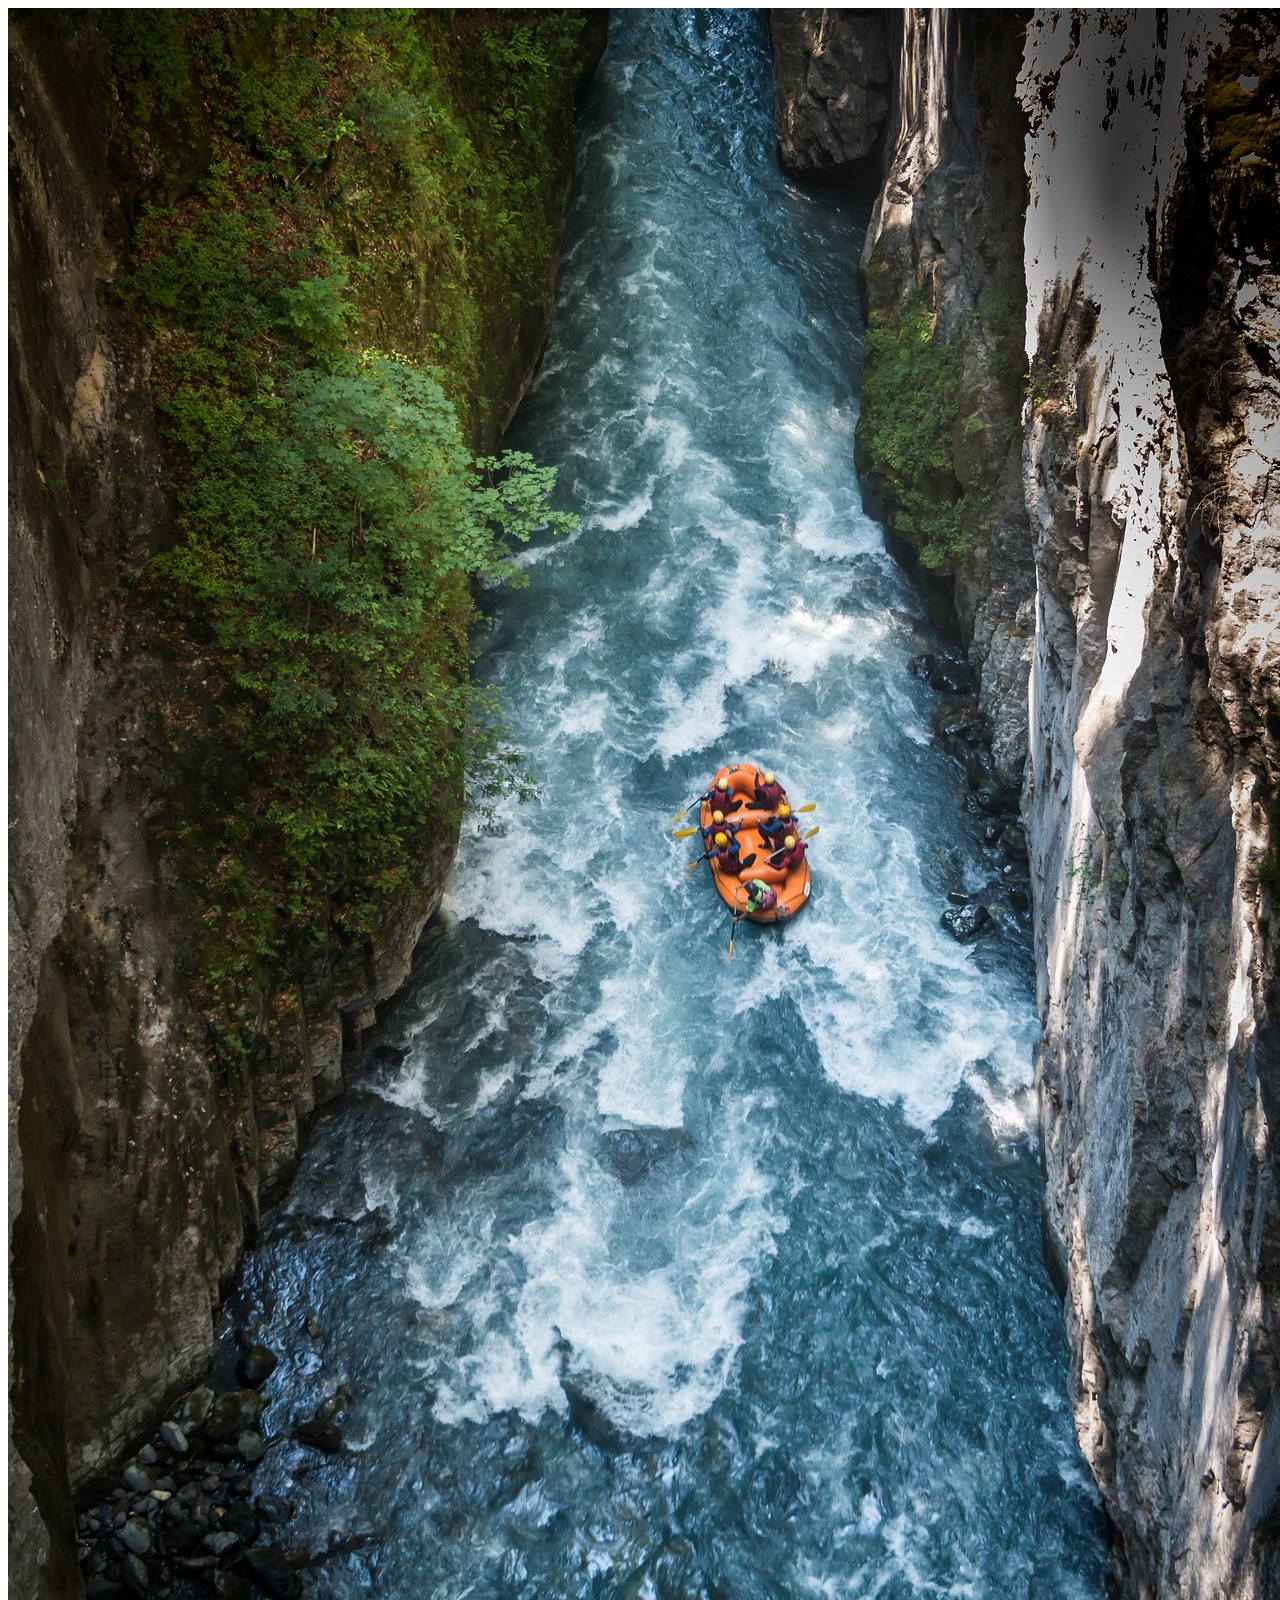
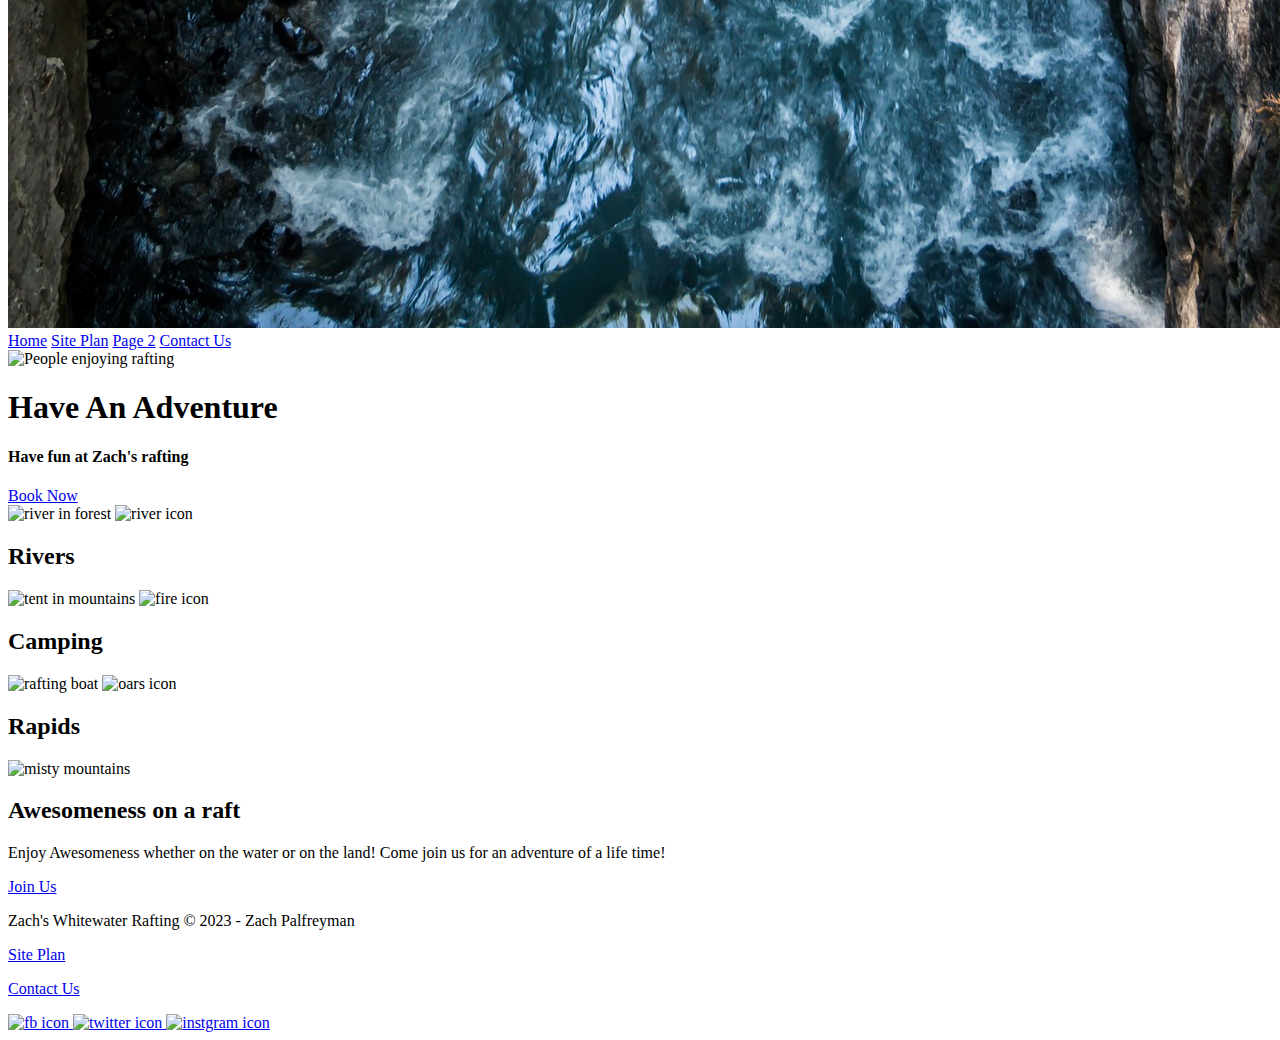
==== wwr/index.html @ 3e61f132 "new" ====
<!DOCTYPE html>
<html lang="en">
<head>
    <meta charset="UTF-8">
    <meta http-equiv="X-UA-Compatible" content="IE=edge">
    <meta name="viewport" content="width=device-width, initial-scale=1.0">
    <title>Zach's Whitewater Rafting Site Plan</title>
</head>
<body>
    <header>
        <img src="images/raft.jpg" alt= "company logo">
        <nav>
            <a href="aboutme/index.html">Home</a>
            <a href="wwr/site-plan-rafting.html">Site Plan</a>
            <a href="#">Page 2</a>
            <a href="contactus.html">Contact Us</a>
        </nav>
    </header>
    <div id="hero">
        <div id="hero-box">
            <img id="hero-img" src="https://byui-wdd.github.io/wdd130/rafting_images/hero.png" alt= "People enjoying rafting">
        </div>
        <section id="hero-msg">
            <h1 class="home-title">Have An Adventure</h1>
            <h4>Have fun at Zach's rafting</h4>
            <div class="button-box">
                <a class="book" href="contactus.html">Book Now</a>
            </div>
        </section>
    </div>
    <main class="home-grid">
        <section class="rivers-card">
            <img class="card-img" src="https://byui-wdd.github.io/wdd130/rafting_images/rivers.jpg" alt="river in forest">
            <img class="icon" src="https://byui-wdd.github.io/wdd130/rafting_images/river_icon.png" alt="river icon">
            <h2>Rivers</h2>
        </section>
        <section class="camping-card">
            <img class="card-img" src="https://byui-wdd.github.io/wdd130/rafting_images/camping.jpg" alt="tent in mountains">
            <img class="icon" src="https://byui-wdd.github.io/wdd130/rafting_images/fire_icon.png" alt="fire icon">
            <h2>Camping</h2>
        </section>
        <section class="rapids-card">
            <img class="card-img" src="https://byui-wdd.github.io/wdd130/rafting_images/rapids.jpg" alt="rafting boat">
            <img class="icon" src="https://byui-wdd.github.io/wdd130/rafting_images/oars.png" alt="oars icon">
            <h2>Rapids</h2>
            <img class="mountains" src="https://byui-wdd.github.io/wdd130/rafting_images/mountains.jpg" alt="misty mountains">
            <section class="msg">
                <h2>Awesomeness on a raft</h2>
                <p>Enjoy Awesomeness whether on the water or on the land! Come join us for an adventure of a life time!</p>
                <a class='join' href="rivers.html">Join Us</a>
            </section>
        </section>
    </main>
        <footer>
        <p>Zach's Whitewater Rafting &copy; 2023 - Zach Palfreyman</p>
        <p><a href="site-plan-rafting.html">Site Plan</a></p>
        <p><a href="contactus.html">Contact Us</a></p>
        <div class="social">
            <a href="https://facebook.com">
                <img src="https://byui-wdd.github.io/wdd130/rafting_images/facebook.png" alt="fb icon">
            </a>
            <a href="https://twitter.com">
            <img src="https://byui-wdd.github.io/wdd130/rafting_images/twitter.png" alt="twitter icon">
            </a>
            <a href="https://instagram.com">
            <img src="https://byui-wdd.github.io/wdd130/rafting_images/instagram.png" alt="instgram icon">
            </a>
        </div>
        </footer>
</body>
</html>
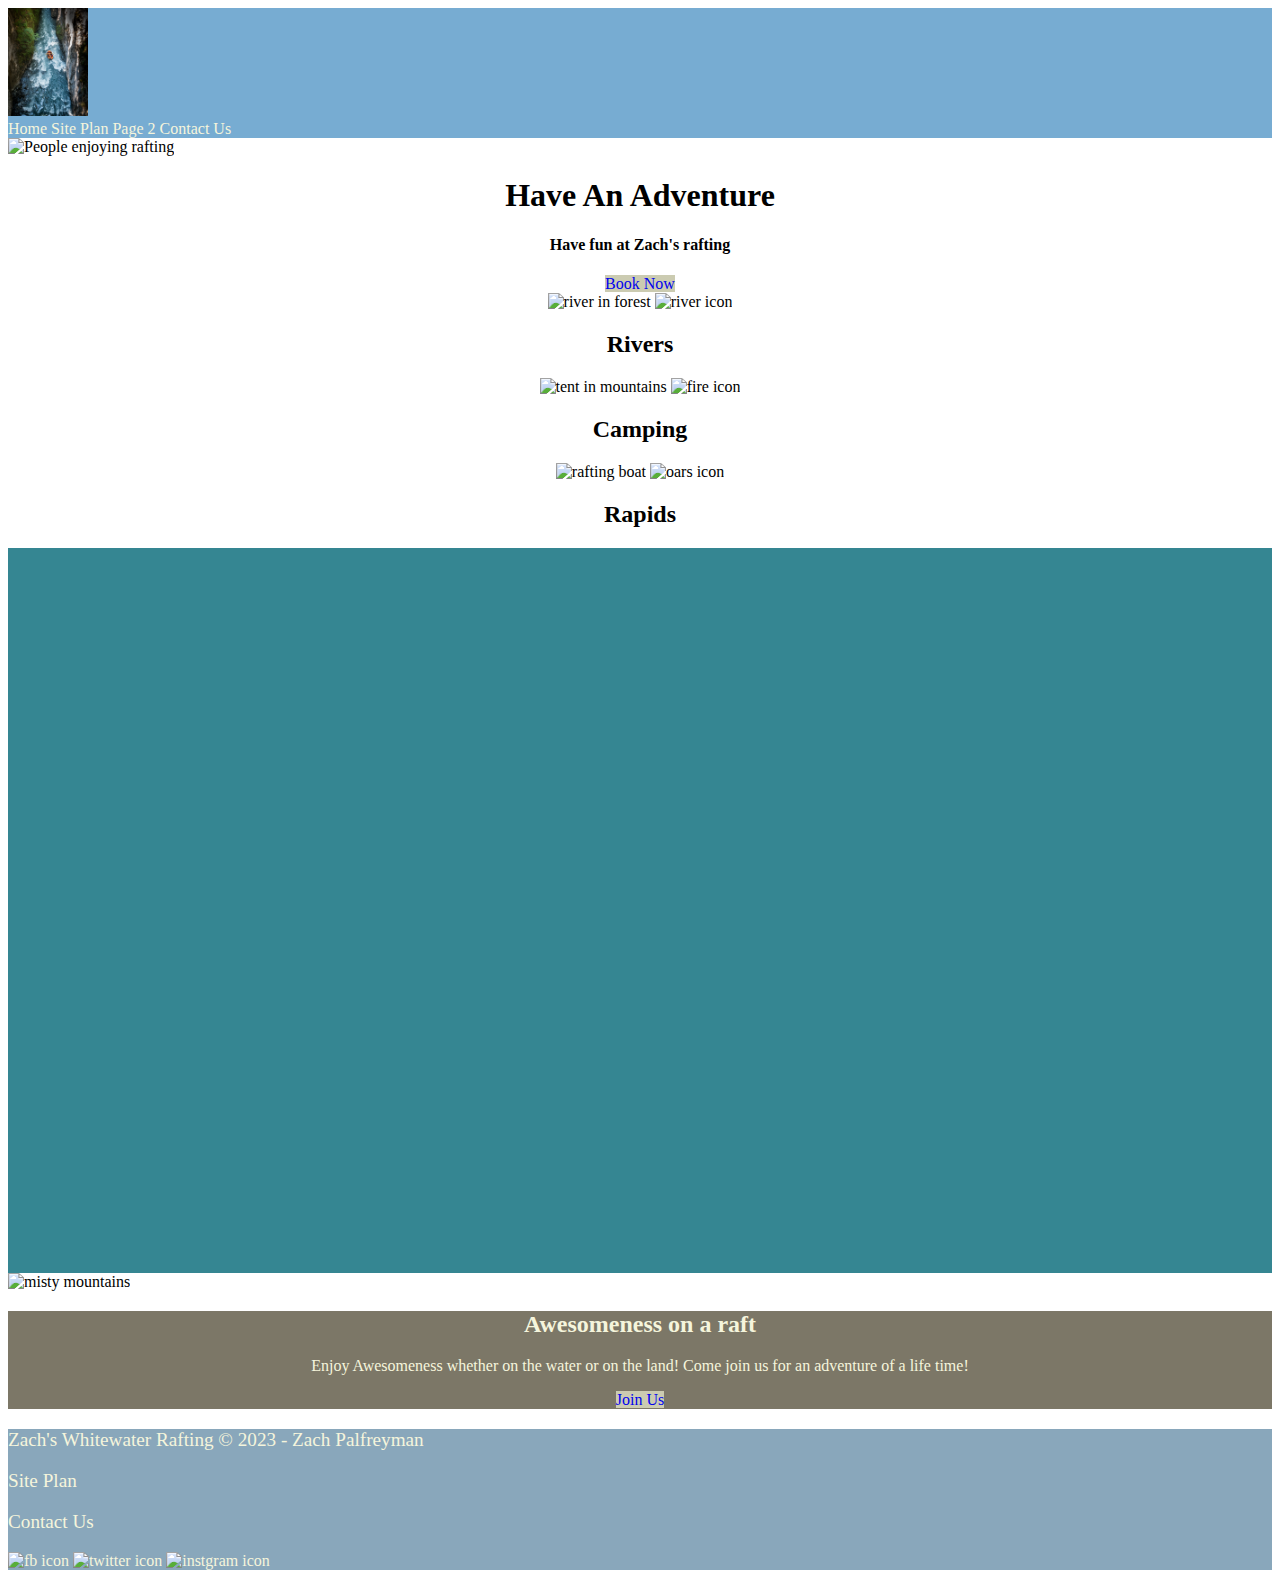
==== commit d43fcd7f: "updated" ====
--- a/wwr/index.html
+++ b/wwr/index.html
@@ -5,67 +5,71 @@
     <meta http-equiv="X-UA-Compatible" content="IE=edge">
     <meta name="viewport" content="width=device-width, initial-scale=1.0">
     <title>Zach's Whitewater Rafting Site Plan</title>
+    <link rel="stylesheet" href="styles/styles.css">
 </head>
 <body>
-    <header>
-        <img src="images/raft.jpg" alt= "company logo">
-        <nav>
-            <a href="aboutme/index.html">Home</a>
-            <a href="wwr/site-plan-rafting.html">Site Plan</a>
-            <a href="#">Page 2</a>
-            <a href="contactus.html">Contact Us</a>
-        </nav>
-    </header>
-    <div id="hero">
-        <div id="hero-box">
-            <img id="hero-img" src="https://byui-wdd.github.io/wdd130/rafting_images/hero.png" alt= "People enjoying rafting">
+    <div id="content">
+        <header>
+            <img class="logo" src="images/raft.jpg" alt= "company logo">
+            <nav>
+                <a href="aboutme/index.html">Home</a>
+                <a href="wwr/site-plan-rafting.html">Site Plan</a>
+                <a href="#">Page 2</a>
+                <a href="contactus.html">Contact Us</a>
+            </nav>
+        </header>
+        <div id="hero">
+            <div id="hero-box">
+                <img id="hero-img" src="https://byui-wdd.github.io/wdd130/rafting_images/hero.png" alt= "People enjoying rafting">
+            </div>
+            <section id="hero-msg">
+                <h1 class="home-title">Have An Adventure</h1>
+                <h4>Have fun at Zach's rafting</h4>
+                <div class="button-box">
+                    <a class="book" href="contactus.html">Book Now</a>
+                </div>
+            </section>
         </div>
-        <section id="hero-msg">
-            <h1 class="home-title">Have An Adventure</h1>
-            <h4>Have fun at Zach's rafting</h4>
-            <div class="button-box">
-                <a class="book" href="contactus.html">Book Now</a>
-            </div>
-        </section>
-    </div>
-    <main class="home-grid">
-        <section class="rivers-card">
-            <img class="card-img" src="https://byui-wdd.github.io/wdd130/rafting_images/rivers.jpg" alt="river in forest">
-            <img class="icon" src="https://byui-wdd.github.io/wdd130/rafting_images/river_icon.png" alt="river icon">
-            <h2>Rivers</h2>
-        </section>
-        <section class="camping-card">
-            <img class="card-img" src="https://byui-wdd.github.io/wdd130/rafting_images/camping.jpg" alt="tent in mountains">
-            <img class="icon" src="https://byui-wdd.github.io/wdd130/rafting_images/fire_icon.png" alt="fire icon">
-            <h2>Camping</h2>
-        </section>
-        <section class="rapids-card">
-            <img class="card-img" src="https://byui-wdd.github.io/wdd130/rafting_images/rapids.jpg" alt="rafting boat">
-            <img class="icon" src="https://byui-wdd.github.io/wdd130/rafting_images/oars.png" alt="oars icon">
-            <h2>Rapids</h2>
+        <main class="home-grid">
+            <section class="rivers-card">
+                <img class="card-img" src="https://byui-wdd.github.io/wdd130/rafting_images/rivers.jpg" alt="river in forest">
+                <img class="icon" src="https://byui-wdd.github.io/wdd130/rafting_images/river_icon.png" alt="river icon">
+                <h2>Rivers</h2>
+            </section>
+            <section class="camping-card">
+                <img class="card-img" src="https://byui-wdd.github.io/wdd130/rafting_images/camping.jpg" alt="tent in mountains">
+                <img class="icon" src="https://byui-wdd.github.io/wdd130/rafting_images/fire_icon.png" alt="fire icon">
+                <h2>Camping</h2>
+            </section>
+            <section class="rapids-card">
+                <img class="card-img" src="https://byui-wdd.github.io/wdd130/rafting_images/rapids.jpg" alt="rafting boat">
+                <img class="icon" src="https://byui-wdd.github.io/wdd130/rafting_images/oars.png" alt="oars icon">
+                <h2>Rapids</h2>
+            </section>
+            <div id="background"></div>
             <img class="mountains" src="https://byui-wdd.github.io/wdd130/rafting_images/mountains.jpg" alt="misty mountains">
             <section class="msg">
                 <h2>Awesomeness on a raft</h2>
                 <p>Enjoy Awesomeness whether on the water or on the land! Come join us for an adventure of a life time!</p>
                 <a class='join' href="rivers.html">Join Us</a>
             </section>
-        </section>
-    </main>
+        </main>
         <footer>
         <p>Zach's Whitewater Rafting &copy; 2023 - Zach Palfreyman</p>
         <p><a href="site-plan-rafting.html">Site Plan</a></p>
         <p><a href="contactus.html">Contact Us</a></p>
         <div class="social">
-            <a href="https://facebook.com">
+            <a href="https://facebook.com" target="_blank">
                 <img src="https://byui-wdd.github.io/wdd130/rafting_images/facebook.png" alt="fb icon">
             </a>
-            <a href="https://twitter.com">
-            <img src="https://byui-wdd.github.io/wdd130/rafting_images/twitter.png" alt="twitter icon">
+            <a href="https://twitter.com" target="_blank">
+                <img src="https://byui-wdd.github.io/wdd130/rafting_images/twitter.png" alt="twitter icon">
             </a>
-            <a href="https://instagram.com">
-            <img src="https://byui-wdd.github.io/wdd130/rafting_images/instagram.png" alt="instgram icon">
+            <a href="https://instagram.com" target="_blank">
+                <img src="https://byui-wdd.github.io/wdd130/rafting_images/instagram.png" alt="instgram icon">
             </a>
         </div>
         </footer>
+    </div>
 </body>
 </html>--- a/wwr/styles/styles.css
+++ b/wwr/styles/styles.css
@@ -0,0 +1,103 @@
+#content {
+    max-width: 1600px;
+    margin: 0 auto;
+}
+
+nav a {
+    text-align: center;
+    color: beige;
+    text-decoration: none;
+}
+
+#hero-msg h1, #hero-msg h4 {
+    text-align: center;
+}
+
+.button-box {
+    text-align: center;
+}
+
+main section {
+    text-align: center;
+}
+
+#background { 
+    height: 725px
+}
+
+body {
+    background: rgb(255, 255, 255);
+}
+
+header{
+    background: #77acd2;
+}
+
+nav a:hover {
+    background: #8a8383;
+    color: beige;
+}
+
+.book, .join {
+    background: #cbcbb1;
+    text-decoration: none;
+}
+
+.book:hover, .join:hover {
+    background: #5c5454;
+    color: beige;
+}   
+
+#background {
+    background: #358692;
+}
+
+.msg {
+    background: #7c7767;
+}
+
+footer {
+    background: #89a7bb;
+    color: beige;
+}
+
+.home-title {
+    color: rgb(0, 0, 0);
+}
+
+.msg h2 {
+    color: beige;
+}
+
+.msg p {
+    color: beige;
+}
+
+footer a {
+    color: beige;
+    text-decoration: none;
+}
+
+footer a:hover {
+    color: beige;
+}
+
+.logo {
+    width: 80px;
+}
+
+.icon {
+    width: 80px;
+}
+
+#hero-img {
+    width: 100%;
+}
+
+footer p {
+    font-size: 1.2em;
+}
+
+footer p a:hover {
+    text-decoration: underline;
+}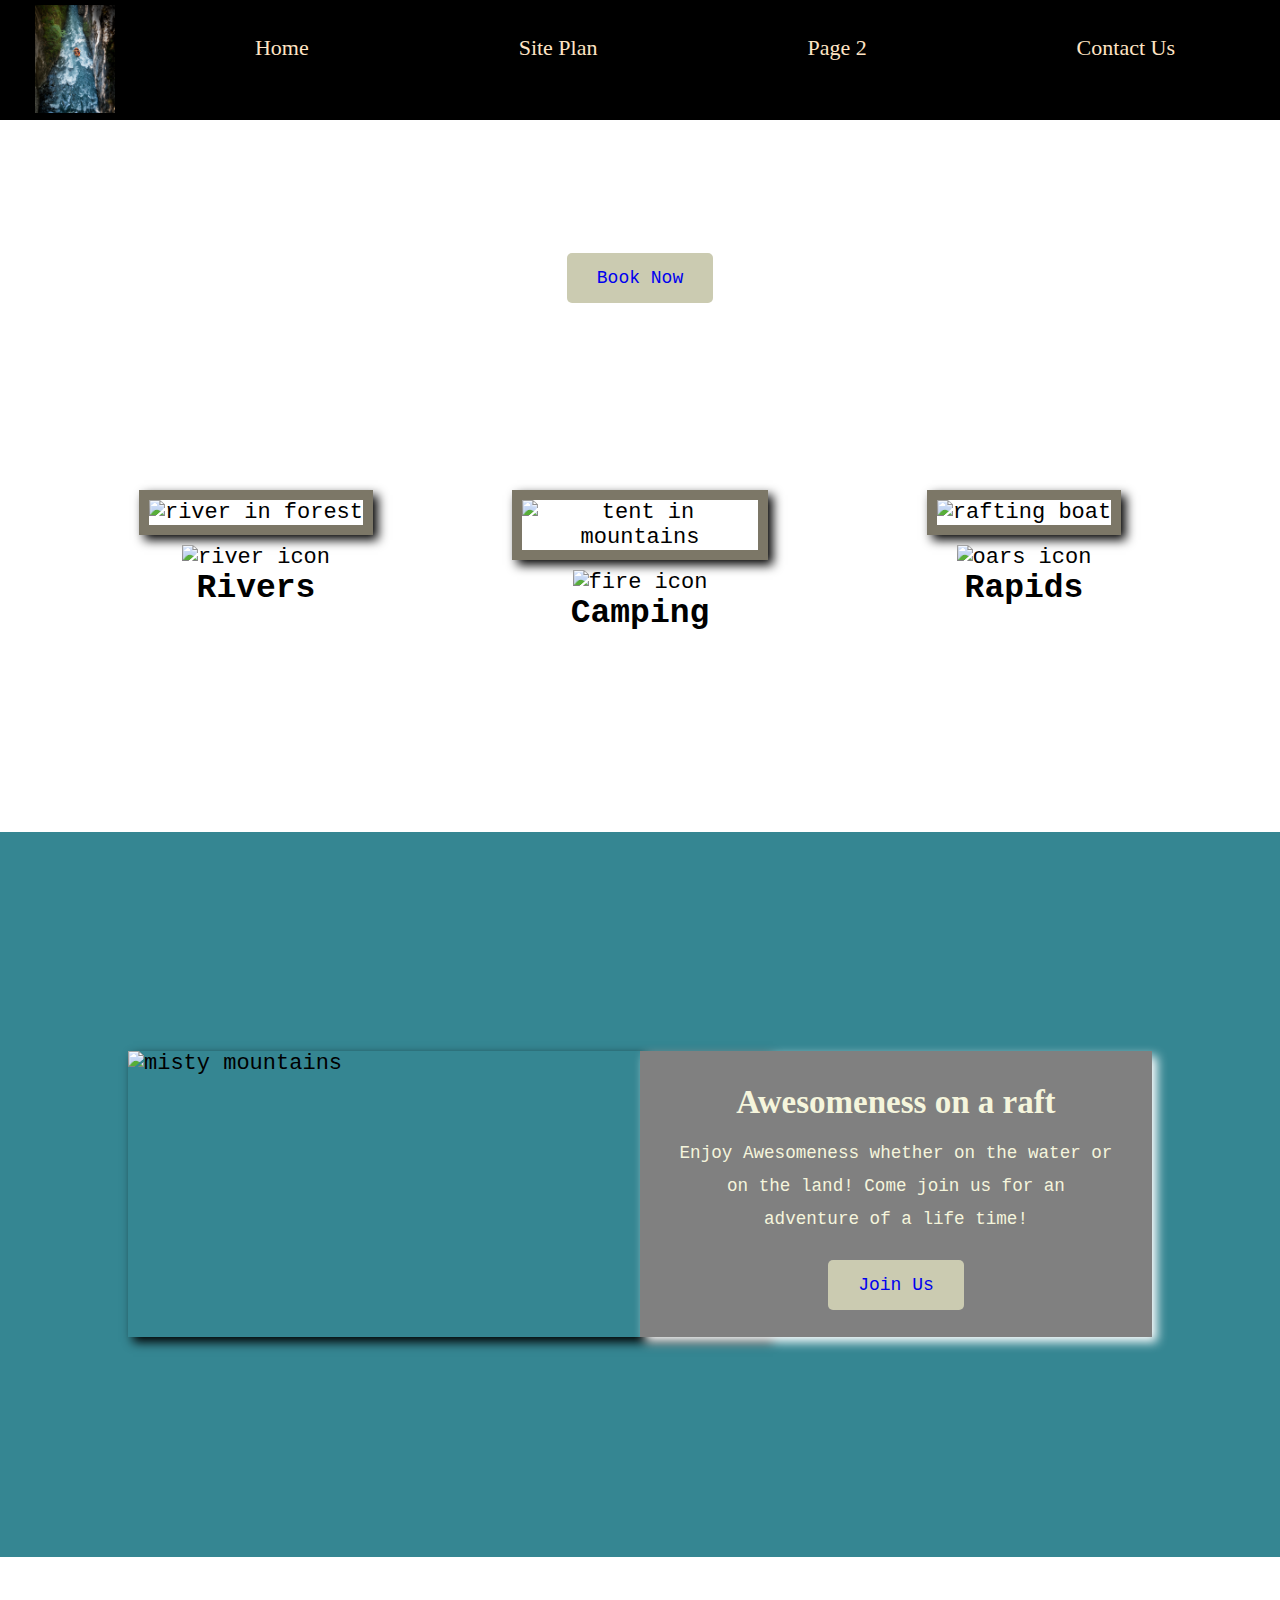
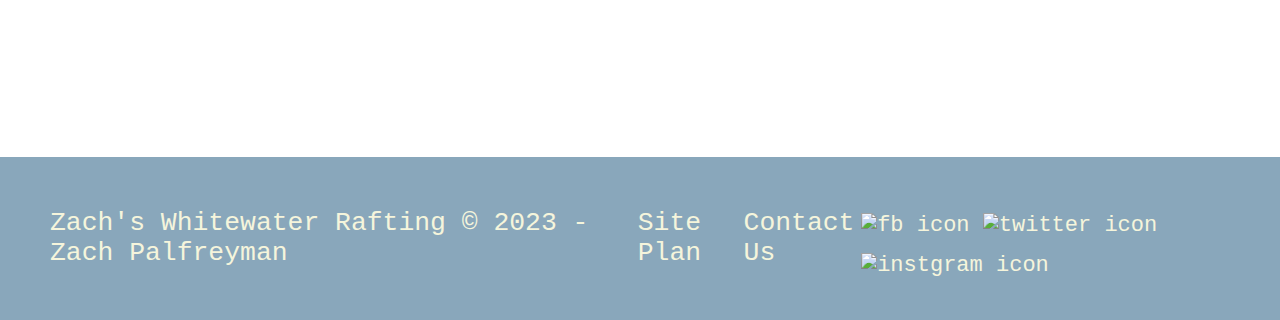
==== commit 24408e39: "jdaf" ====
--- a/wwr/index.html
+++ b/wwr/index.html
@@ -10,7 +10,9 @@
 <body>
     <div id="content">
         <header>
-            <img class="logo" src="images/raft.jpg" alt= "company logo">
+            <a id="logo_link" href="index.html">
+                <img class="logo" src="images/raft.jpg" alt= "company logo">
+            </a>
             <nav>
                 <a href="aboutme/index.html">Home</a>
                 <a href="wwr/site-plan-rafting.html">Site Plan</a>
@@ -55,20 +57,20 @@
             </section>
         </main>
         <footer>
-        <p>Zach's Whitewater Rafting &copy; 2023 - Zach Palfreyman</p>
-        <p><a href="site-plan-rafting.html">Site Plan</a></p>
-        <p><a href="contactus.html">Contact Us</a></p>
-        <div class="social">
-            <a href="https://facebook.com" target="_blank">
-                <img src="https://byui-wdd.github.io/wdd130/rafting_images/facebook.png" alt="fb icon">
-            </a>
-            <a href="https://twitter.com" target="_blank">
-                <img src="https://byui-wdd.github.io/wdd130/rafting_images/twitter.png" alt="twitter icon">
-            </a>
-            <a href="https://instagram.com" target="_blank">
-                <img src="https://byui-wdd.github.io/wdd130/rafting_images/instagram.png" alt="instgram icon">
-            </a>
-        </div>
+            <p>Zach's Whitewater Rafting &copy; 2023 - Zach Palfreyman</p>
+            <p><a href="site-plan-rafting.html">Site Plan</a></p>
+            <p><a href="contactus.html">Contact Us</a></p>
+            <div class="social">
+                <a href="https://facebook.com" target="_blank">
+                    <img src="https://byui-wdd.github.io/wdd130/rafting_images/facebook.png" alt="fb icon">
+                </a>
+                <a href="https://twitter.com" target="_blank">
+                    <img src="https://byui-wdd.github.io/wdd130/rafting_images/twitter.png" alt="twitter icon">
+                </a>
+                <a href="https://instagram.com" target="_blank">
+                    <img src="https://byui-wdd.github.io/wdd130/rafting_images/instagram.png" alt="instgram icon">
+                </a>
+            </div>
         </footer>
     </div>
 </body>
--- a/wwr/styles/styles.css
+++ b/wwr/styles/styles.css
@@ -5,8 +5,10 @@
 
 nav a {
     text-align: center;
-    color: beige;
+    color: bisque;
     text-decoration: none;
+    font-family: 'Gill sans', 'Georgia', serif;
+    padding: 35px;
 }
 
 #hero-msg h1, #hero-msg h4 {
@@ -27,10 +29,16 @@
 
 body {
     background: rgb(255, 255, 255);
+    font-family: Courier, Impact, Tahoma;
+    font-size: 22px;
+    margin: 0;
+    padding: 0;
 }
 
 header{
-    background: #77acd2;
+    display: grid;
+    grid-template-columns: 150px auto;
+    background-color: black;
 }
 
 nav a:hover {
@@ -41,6 +49,10 @@
 .book, .join {
     background: #cbcbb1;
     text-decoration: none;
+    font-size: 18px;
+    padding: 15px 30px;
+    margin-top: 50px;
+    border-radius: 5px;
 }
 
 .book:hover, .join:hover {
@@ -54,15 +66,23 @@
 
 .msg {
     background: #7c7767;
+    line-height: 1.5em;
+    padding: 35px;
 }
 
 footer {
     background: #89a7bb;
     color: beige;
+    padding: 25px 50px;
+    margin-top: 200px;
+    display: flex;
+    justify-content: space-around;
+    align-items: center;
 }
 
 .home-title {
-    color: rgb(0, 0, 0);
+    color: white;
+    margin-top: 10px;
 }
 
 .msg h2 {
@@ -71,6 +91,8 @@
 
 .msg p {
     color: beige;
+    font-size: .8em;
+    padding-bottom: 15px;
 }
 
 footer a {
@@ -88,6 +110,7 @@
 
 .icon {
     width: 80px;
+    padding-top: 10px;
 }
 
 #hero-img {
@@ -100,4 +123,158 @@
 
 footer p a:hover {
     text-decoration: underline;
+}
+
+.home-title {
+    font-family: 'Gill sans', 'Georgia', serif;
+    font-size: 2em
+}
+
+.msg h2 {
+    font-family: 'Gill sans', 'Georgia', serif;
+}
+
+h2 {
+    margin: 0;
+}
+
+#logo_link {
+    padding-top: 5px;
+    justify-self: center;
+    align-self: center;
+}
+
+footer .social img {
+    padding-top: 15px
+}
+
+.rivers-card, .camping-card, .rapids-card {
+    margin:200px 0;
+}
+
+.card-img {
+    border: 10px solid #7c7767;
+    /* width: 100%; */
+    transition: transform .5s;
+    box-shadow: 5px 5px 10px black;
+}
+
+main section img {
+    box-sizing: border-box;
+}
+
+nav {
+    display: flex;
+    justify-content: space-around;
+}
+#hero {
+    display: grid;
+    grid-template-columns: 1fr 3fr 1fr;
+    margin-top: -100px;
+}
+
+#hero-box {
+    grid-column: 1/4;
+    grid-row: 1/3;
+    z-index: -1;
+}
+
+.home-grid {
+    display: grid;
+    grid-template-columns: repeat(10, 1fr);
+}
+
+#background {
+    grid-column: 1/11;
+    grid-row: 4/9;
+}
+
+.mountains {
+    width: 100%;
+    grid-column: 2/7;
+    grid-row: 5/8;
+    box-shadow: 5px 5px 10px black;
+}
+
+.msg {
+    background-color: gray;
+    padding: 35px;
+    grid-column: 6/10;
+    grid-row: 6/7;
+    box-shadow: 5px 5px 10px white;
+}
+
+.card-img, .mountains {
+    width: 100%;
+}
+
+.rivers-card {
+    grid-column: 2/4;
+    grid-row: 2/3;
+}
+
+.camping-card {
+    grid-column: 5/7;
+    grid-row: 2/3;
+}
+
+.rapids-card {
+    grid-column: 8/10;
+    grid-row: 2/3;
+}
+
+.card-img:hover {
+    opacity: .6;
+    transform: scale(1.1);
+}
+
+#hero-msg h4 {
+    color: white
+}
+
+#hero-msg {
+    grid-column: 2/3;
+    grid-row: 1/2;
+    margin-top: 100px;
+}
+@media screen and (max-width: 900px) {
+    #hero, .home-grid {
+        display: block;
+        height: auto;
+    }
+    nav, footer {
+        flex-direction: column;
+    }
+    nav a {
+        display: block;
+        padding: 15px;
+    }
+    #hero {
+        margin-top: 0;
+    }
+    #hero-msg {
+        margin-top: 0;
+    }
+    #hero-msg h4 {
+        display: none;
+    }
+    .home-title {
+        font-size: 25px;
+        color: #6f7364;
+    }
+    .rivers-card, .camping-card, .rapids-card { 
+        margin: 50px auto;
+        width: 60%;
+    }
+    #background {
+        display: none;
+    }
+    .mountains, .msg {
+        width: 80%;
+        display: block;
+        margin: 0 auto;
+    }
+    footer {
+        margin-top: 25px;
+    }
 }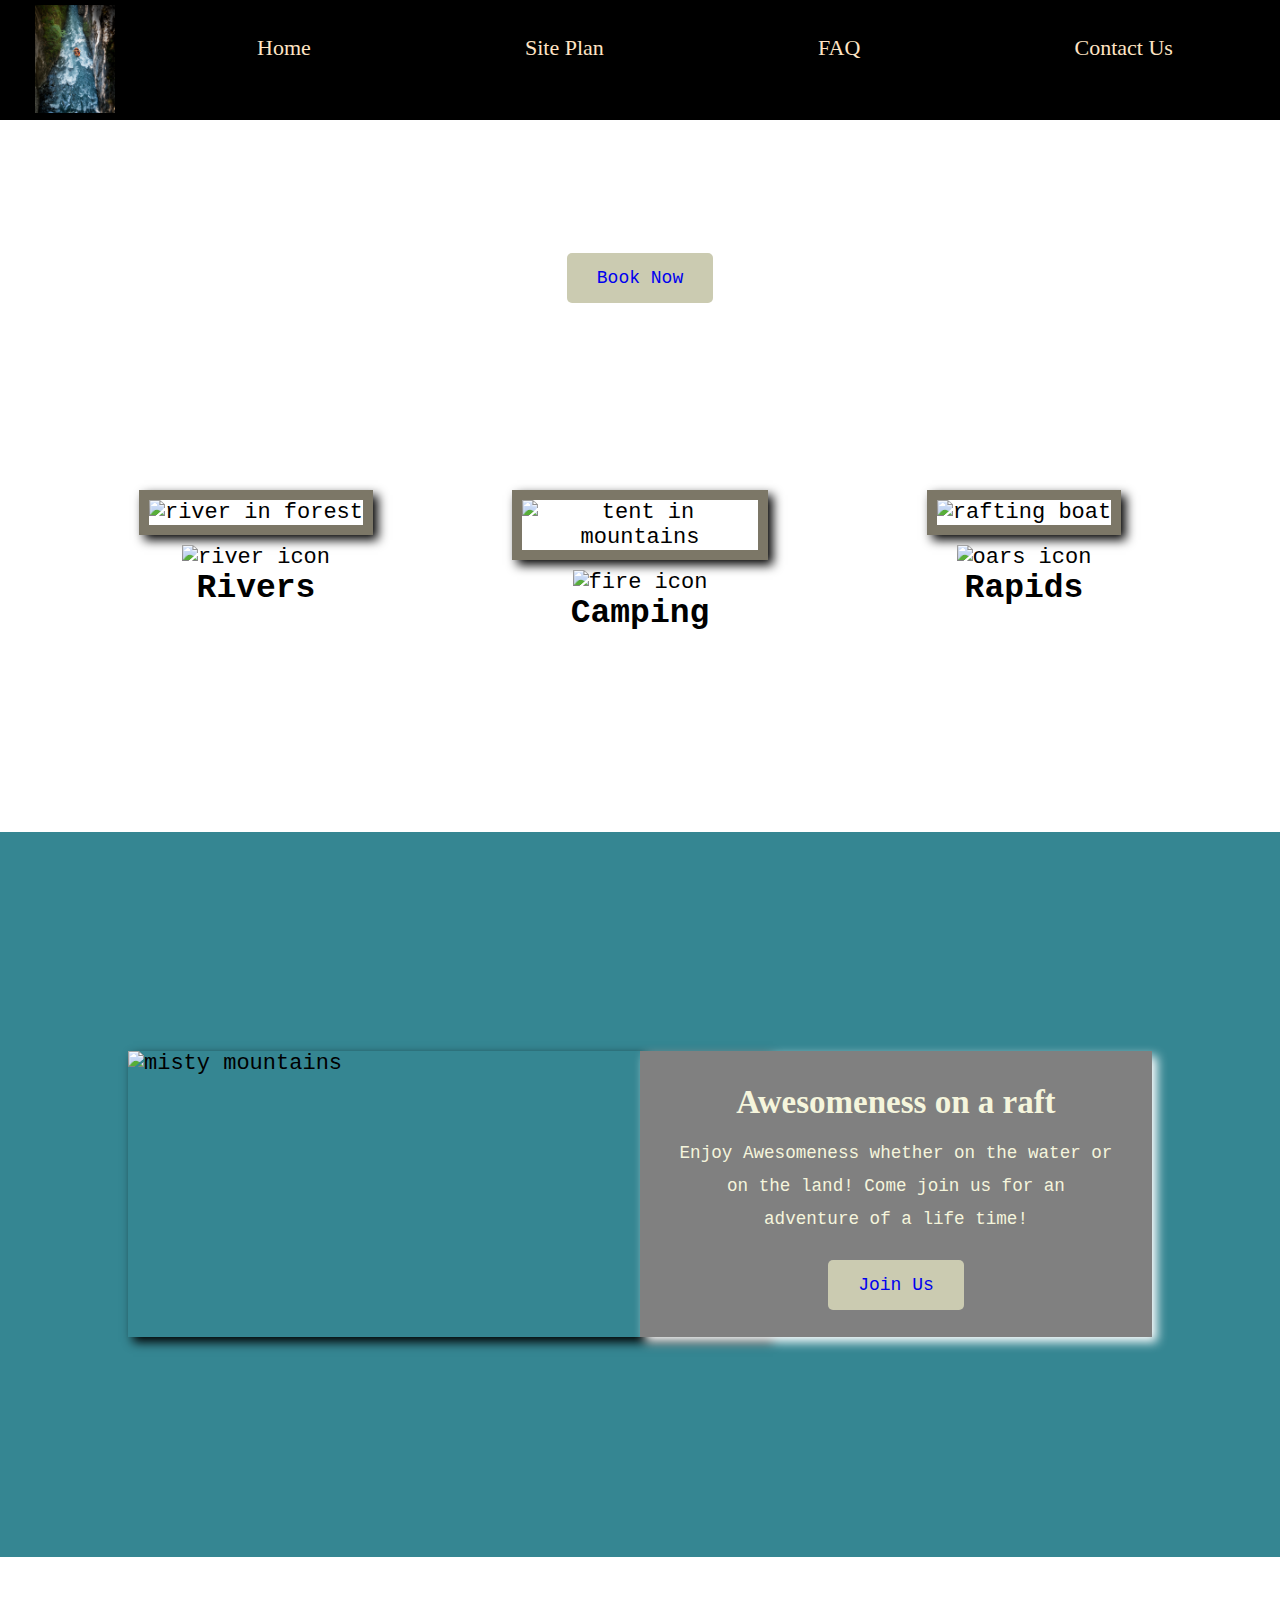
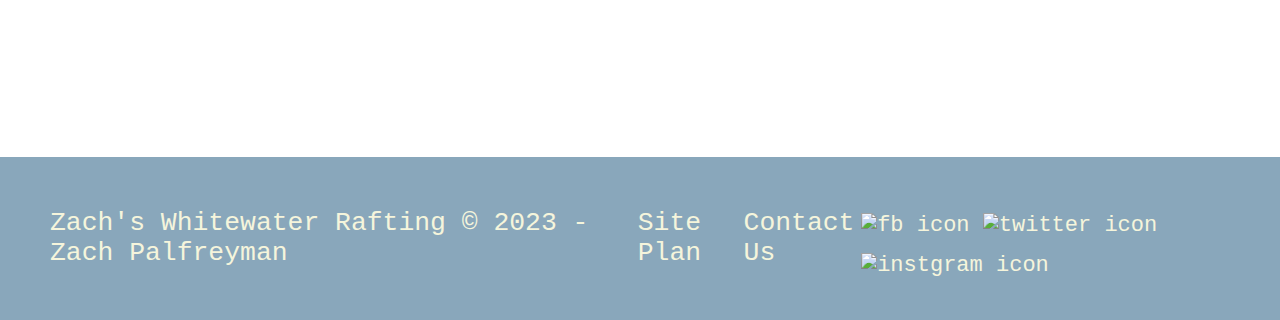
==== commit 68ebbb02: "adf" ====
--- a/wwr/index.html
+++ b/wwr/index.html
@@ -16,7 +16,7 @@
             <nav>
                 <a href="aboutme/index.html">Home</a>
                 <a href="wwr/site-plan-rafting.html">Site Plan</a>
-                <a href="#">Page 2</a>
+                <a href="faq.html">FAQ</a>
                 <a href="contactus.html">Contact Us</a>
             </nav>
         </header>
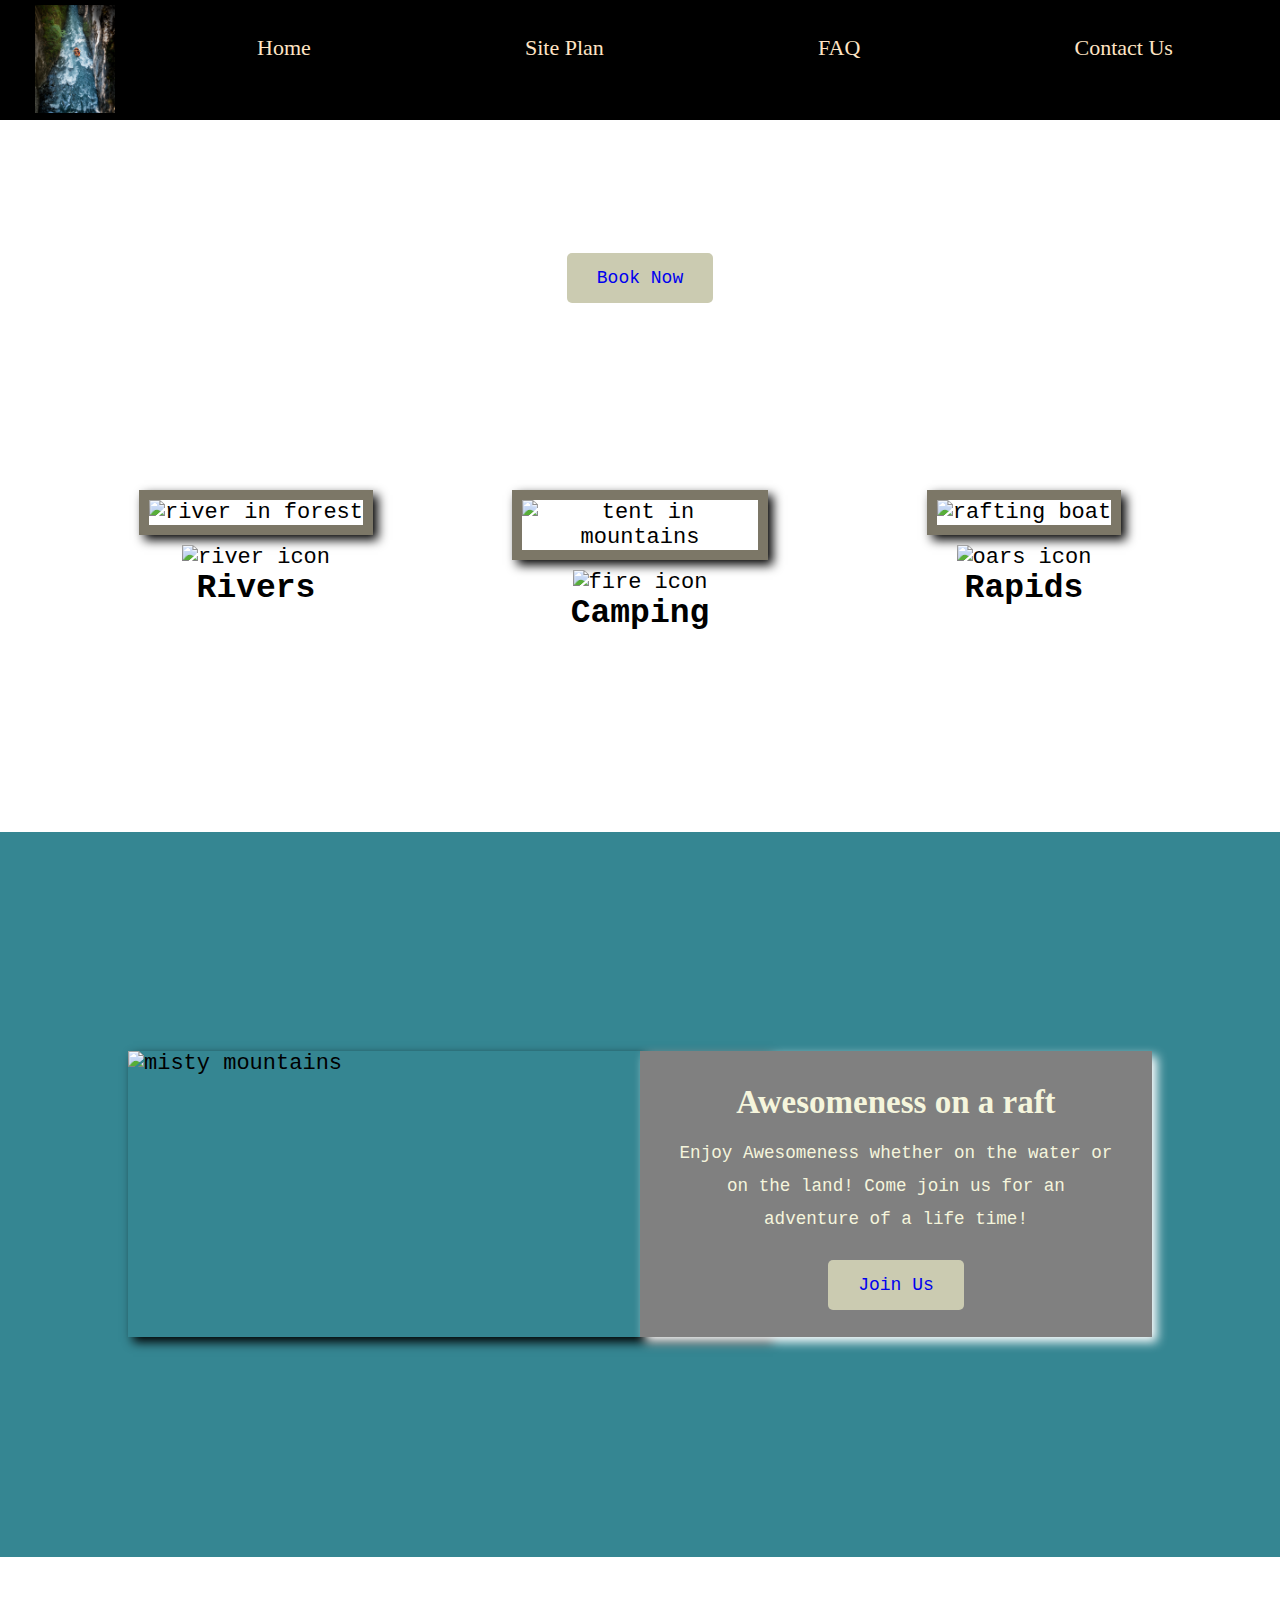
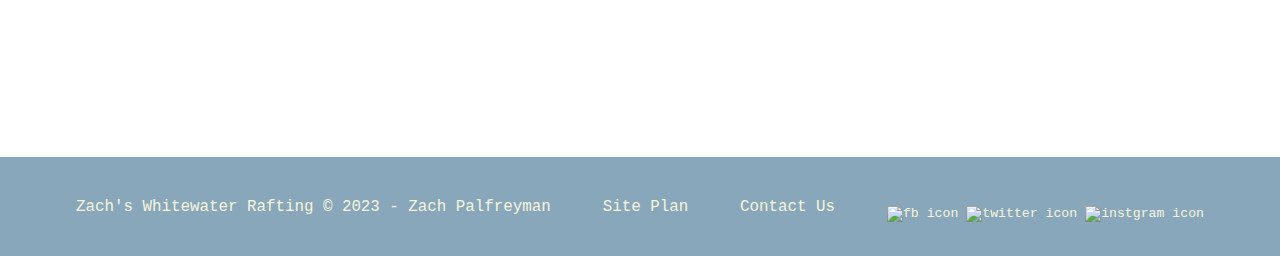
==== commit 8c41ca69: "adsf" ====
--- a/wwr/index.html
+++ b/wwr/index.html
@@ -15,7 +15,7 @@
             </a>
             <nav>
                 <a href="aboutme/index.html">Home</a>
-                <a href="wwr/site-plan-rafting.html">Site Plan</a>
+                <a href="site-plan-rafting.html">Site Plan</a>
                 <a href="faq.html">FAQ</a>
                 <a href="contactus.html">Contact Us</a>
             </nav>
--- a/wwr/styles/styles.css
+++ b/wwr/styles/styles.css
@@ -78,6 +78,8 @@
     display: flex;
     justify-content: space-around;
     align-items: center;
+    font-size: 60%;
+    justify-items: center;
 }
 
 .home-title {
